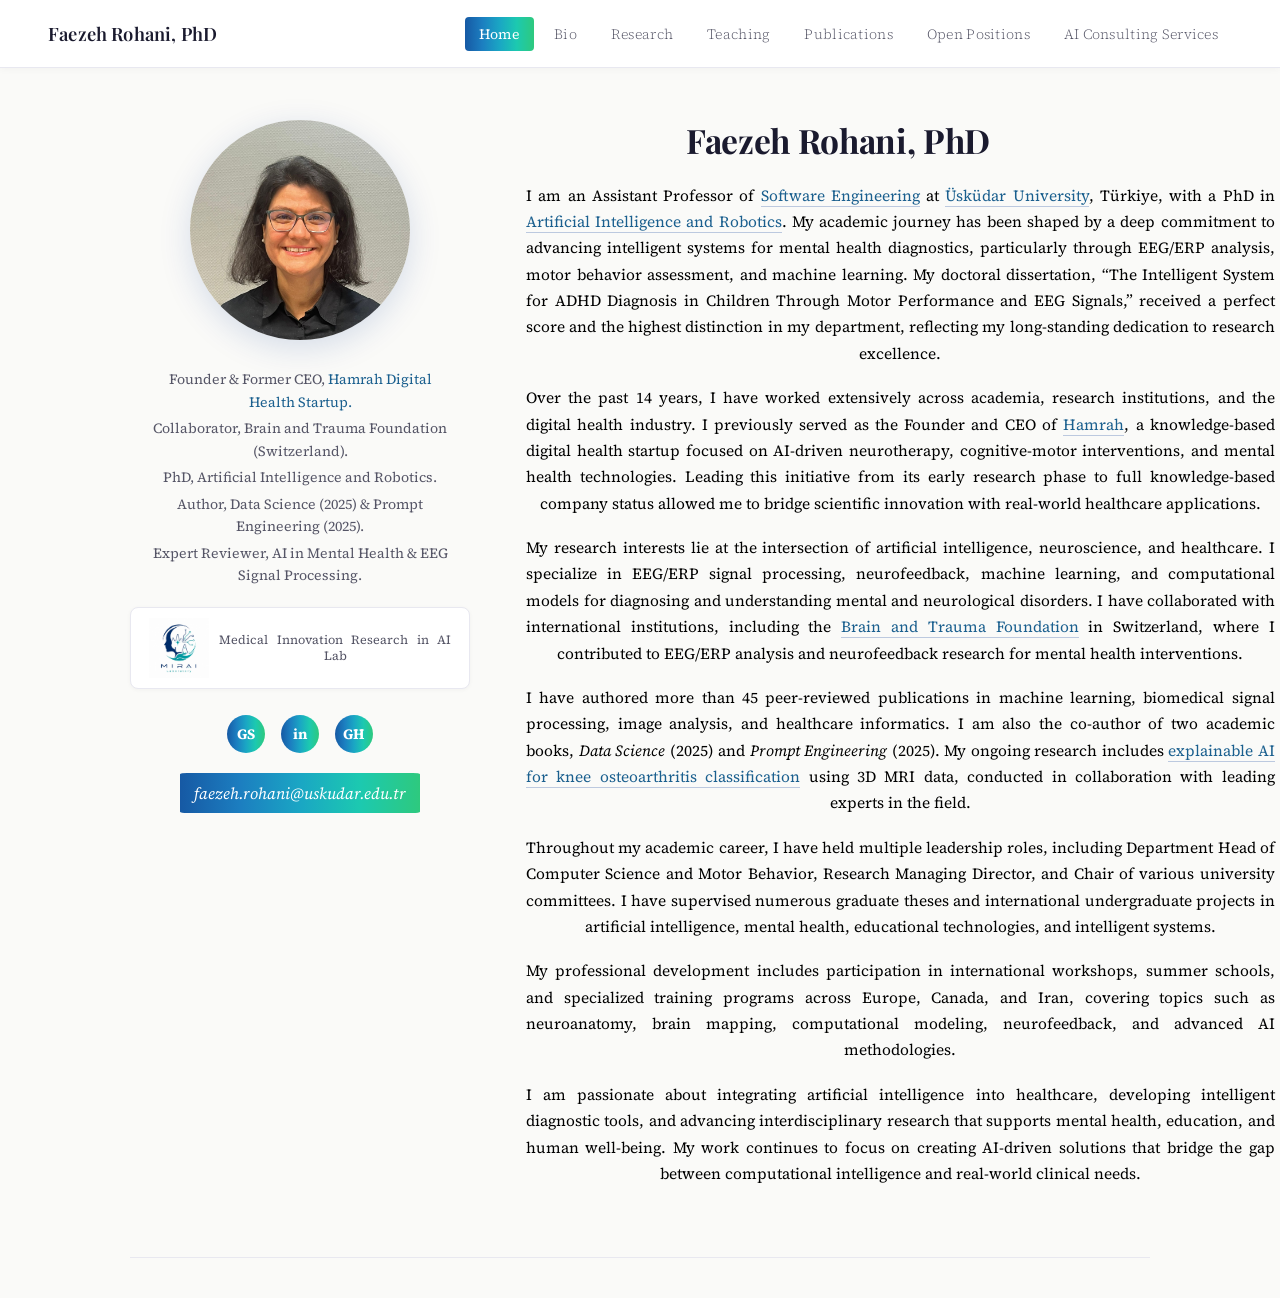
==== index.html @ e2efe27b "Add files via upload" ====
<!DOCTYPE html>
<html lang="en">
<head>
  <meta charset="UTF-8">
  <meta name="viewport" content="width=device-width, initial-scale=1.0">
  <title>Faezeh Rohani, PhD</title>

  <!-- Google Fonts -->
  <link rel="preconnect" href="https://fonts.googleapis.com">
  <link rel="preconnect" href="https://fonts.gstatic.com" crossorigin>
  <link href="https://fonts.googleapis.com/css2?family=Playfair+Display:wght@400;600;700&family=Source+Serif+4:ital,wght@0,300;0,400;0,600;1,300&display=swap" rel="stylesheet">

  <!-- Stylesheet -->
  <link rel="stylesheet" href="home.css">
</head>
<body>

  <!-- ═══════════════════════════════════════════
       NAVIGATION
  ═══════════════════════════════════════════ -->
  <nav>
    <div class="nav-name">Faezeh Rohani, PhD</div>
    <ul class="nav-links">
      <li><a href="home.html"          class="active">Home</a></li>
      <li><a href="Bio.html"                         >Bio</a></li>
      <li><a href="research.html"                    >Research</a></li>
      <li><a href="teaching.html"                    >Teaching</a></li>
      <li><a href="publication.html"                >Publications</a></li>
      <li><a href="openPosition.html"                   >Open Positions</a></li>
      <li><a href="AI.html"                  >AI Consulting Services</a></li>
    </ul>
  </nav>


  <!-- ═══════════════════════════════════════════
       PROFILE SECTION
  ═══════════════════════════════════════════ -->
  <div class="container" id="home">
    <div class="profile-grid">

      <!-- ─── Left Sidebar ─── -->
      <aside class="sidebar">

        <!-- Profile Photo -->
        <div class="profile-photo-wrap">
          <img src="images/faezeh-rohani.jpg" alt="Faezeh Rohani, PhD">
        </div>

        <!-- Roles -->
        <div class="sidebar-roles">
          <p>Founder & Former CEO, <a href="#">Hamrah Digital Health Startup.</a></p>
          <p>Collaborator, Brain and Trauma Foundation (Switzerland).</p>
          <p>PhD, Artificial Intelligence and Robotics.</p>
          <p>Author, Data Science (2025) & Prompt Engineering (2025).</p>
          <p>Expert Reviewer, AI in Mental Health & EEG Signal Processing.</p>
        </div>

        <!-- Award Badges -->
        <div class="award-badge">
          <img src="images/logo_mirai.png" width="20%" alt="image for logo_mirai">
          <span class="badge-text">Medical Innovation Research
in AI Lab</span>
        </div>

        <!-- <div class="award-badge">
          <span class="badge-logo siim">SiiM</span>
          <span class="badge-text">Imaging Informatics Innovator Award 2021 Recipient</span>
        </div>  -->

        <!-- Contact -->
        <!-- <div class="sidebar-contact">
          <p>tafti[dot]ahmad[at]pitt.edu</p>
          <p>tafti[at]ieee.org</p>
        </div> -->

        <!-- Social Icons -->
        <div class="social-icons">
          <a href="https://scholar.google.com/citations?user=1BLypHQAAAAJ&hl=en&oi=ao" title="Google Scholar">GS</a>
          <a href="https://www.linkedin.com/in/faezeh-r-17a0375a/" title="LinkedIn">in</a>
          <a href="https://github.com/Faezeh-Rohani-AI" title="GitHub">GH</a>
          
        </div>
<a href="mailto:your.email@uskudar.edu.tr" class="icon-link">
<i class="fas fa-envelope">faezeh.rohani@uskudar.edu.tr</i>
</a>

<style>
.icon-link {
    display: inline-block;
    width: 240px;      
    height: 40px;
    margin-top: 20px;
    line-height: 40px;
    background: linear-gradient(90deg, #1659a4 0%, #1c7ec0 25%, #1aa6c4 50%, #1cc9b0 75%, #2ec97e 100%);; 
    color: white;     
    border-radius: 3%; 
    text-align: center;
    text-decoration: none;
    transition:all 0.3s;

}

.icon-link:hover {
    background-color: #003366; 
}
</style>
      </aside><!-- /sidebar -->


      <!-- ─── Main Content ─── -->
      <main class="profile-content" id="bio">

        <h1 class="profile-name">Faezeh Rohani, PhD</h1>

         <p>
                    I am an Assistant Professor of <a href="#dept">Software Engineering</a> at
                    <a href="https://uskudar.edu.tr/en" target="_blank" rel="noopener">&Uuml;sk&uuml;dar University</a>,
                    T&uuml;rkiye, with a PhD in <a href="#ai-robotics">Artificial Intelligence and Robotics</a>.
                    My academic journey has been shaped by a deep commitment to advancing intelligent systems for
                    mental health diagnostics, particularly through EEG/ERP analysis, motor behavior assessment, and
                    machine learning. My doctoral dissertation, &ldquo;The Intelligent System for ADHD Diagnosis in
                    Children Through Motor Performance and EEG Signals,&rdquo; received a perfect score and the highest
                    distinction in my department, reflecting my long-standing dedication to research excellence.
                </p>

                <p>
                    Over the past 14 years, I have worked extensively across academia, research institutions, and the
                    digital health industry. I previously served as the Founder and CEO of
                    <a href="#hamrah">Hamrah</a>, a knowledge-based digital health startup focused on AI-driven
                    neurotherapy, cognitive-motor interventions, and mental health technologies. Leading this initiative
                    from its early research phase to full knowledge-based company status allowed me to bridge scientific
                    innovation with real-world healthcare applications.
                </p>

                <p>
                    My research interests lie at the intersection of artificial intelligence, neuroscience, and
                    healthcare. I specialize in EEG/ERP signal processing, neurofeedback, machine learning, and
                    computational models for diagnosing and understanding mental and neurological disorders. I have
                    collaborated with international institutions, including the
                    <a href="#brain-trauma">Brain and Trauma Foundation</a> in Switzerland, where I contributed to
                    EEG/ERP analysis and neurofeedback research for mental health interventions.
                </p>

                <p>
                    I have authored more than 45 peer-reviewed publications in machine learning, biomedical signal
                    processing, image analysis, and healthcare informatics. I am also the co-author of two academic
                    books, <em>Data Science</em> (2025) and <em>Prompt Engineering</em> (2025). My ongoing research
                    includes <a href="#xai-knee">explainable AI for knee osteoarthritis classification</a> using 3D MRI
                    data, conducted in collaboration with leading experts in the field.
                </p>

                <p>
                    Throughout my academic career, I have held multiple leadership roles, including Department Head of
                    Computer Science and Motor Behavior, Research Managing Director, and Chair of various university
                    committees. I have supervised numerous graduate theses and international undergraduate projects in
                    artificial intelligence, mental health, educational technologies, and intelligent systems.
                </p>

                <p>
                    My professional development includes participation in international workshops, summer schools, and
                    specialized training programs across Europe, Canada, and Iran, covering topics such as
                    neuroanatomy, brain mapping, computational modeling, neurofeedback, and advanced AI methodologies.
                </p>

                <p>
                    I am passionate about integrating artificial intelligence into healthcare, developing intelligent
                    diagnostic tools, and advancing interdisciplinary research that supports mental health, education,
                    and human well-being. My work continues to focus on creating AI-driven solutions that bridge the gap
                    between computational intelligence and real-world clinical needs.
                </p>

      </main><!-- /profile-content -->

    </div><!-- /profile-grid -->

    <hr class="section-divider">
  </div><!-- /container -->


  <!-- ═══════════════════════════════════════════
       NEWS SECTION
  ═══════════════════════════════════════════ -->
  <!-- <section class="news-section" id="research">

    <h2 class="section-title">News</h2> -->

    <!-- Recent News -->
    <!-- <ul class="news-list">
      <li>
        <span class="news-date">Feb. 2026:</span>
        <span class="news-text">
          Our KneeXNet-2.5D paper is out now at <a href="#">npj Health Systems</a>.
        </span>
      </li>
      <li>
        <span class="news-date">Jan. 2026:</span>
        <span class="news-text">
          I am honored to serve as a member at
          <a href="#">AMIA' Journals and Publications Committee</a>.
        </span>
      </li>
      <li>
        <span class="news-date">Jan. 2026:</span>
        <span class="news-text">
          Have two abstracts accepted at <a href="#">ISBI 2026</a>.
        </span>
      </li>
    </ul>

    Toggle Button
    <div class="news-toggle" id="toggleBtn">
      <span class="news-toggle-arrow">▶</span>
      Click here to see more news from 2022–2025!
    </div>

    Older News (hidden by default)
    <div id="old-news">
      <p class="year-heading">2022–2025</p>
      <ul class="news-list">
        <li>
          <span class="news-date">2025:</span>
          <span class="news-text">
            Additional news items from 2022–2025 would appear here.
          </span>
        </li>
      </ul>
    </div>

  <!-- </section>/news-section -->
 

  <!-- JavaScript (loaded last for performance) -->
  <script src="home.js"></script>

</body>
</html>
---- home.css ----
:root {
  --primary:linear-gradient(90deg, #1659a4 0%, #1c7ec0 25%, #1aa6c4 50%, #1cc9b0 75%, #2ec97e 100%);;
  --accent: #FFB81C;
  --text: #1a1a2e;
  --muted: #555566;
  --bg: #fafaf8;
  --card-bg: #ffffff;
  --border: #e8e8f0;
  --link: #1a5f8e;
}

/* ── Reset ── */
* { margin: 0; padding: 0; box-sizing: border-box; }

body {
  font-family: 'Source Serif 4', Georgia, serif;
  background: var(--bg);
  color: var(--text);
  font-size: 16px;
  line-height: 1.7;
}

/* ── Navigation ── */
nav {
  display: flex;
  align-items: center;
  justify-content: space-between;
  padding: 18px 48px;
  background: #fff;
  border-bottom: 1px solid var(--border);
  position: sticky;
  top: 0;
  z-index: 100;
  box-shadow: 0 1px 8px rgba(0,0,0,0.04);
}

.nav-name {
  font-family: 'Playfair Display', serif;
  font-size: 1.15rem;
  font-weight: 600;
  color: var(--text);
  letter-spacing: 0.01em;
}

.nav-links {
  display: flex;
  gap: 6px;
  list-style: none;
  align-items: center;
}

.nav-links a {
  text-decoration: none;
  color: var(--muted);
  font-size: 0.88rem;
  padding: 7px 14px;
  border-radius: 4px;
  font-family: 'Source Serif 4', serif;
  font-weight: 300;
  letter-spacing: 0.02em;
  transition: all 0.2s;
}

.nav-links a:hover    { color: var(--primary); background: #f0f4ff; }
.nav-links a.active   { background: var(--primary); color: #fff; font-weight: 400; }

/* ── Page Container ── */
.container {
  max-width: 1100px;
  margin: 0 auto;
  padding: 52px 40px 0;
}

/* ── Profile Grid ── */
.profile-grid {
  text-align: justify;
  text-align-last: center;
  display: grid;
  grid-template-columns: 340px 1fr;
  gap: 56px;
  align-items: start;
}

/* ── Sidebar ── */
.sidebar {
  display: flex;
  flex-direction: column;
  align-items: center;
  gap: 0;
  animation: fadeInLeft 0.8s ease both;
}

@keyframes fadeInLeft {
  from { opacity: 0; transform: translateX(-24px); }
  to   { opacity: 1; transform: translateX(0); }
}

.profile-photo-wrap {
  width: 220px;
  height: 220px;
  border-radius: 50%;
  overflow: hidden;
  border: 4px solid var(--primary);
  box-shadow: 0 8px 32px rgba(0,53,148,0.15);
  margin-bottom: 28px;
  transition: box-shadow 0.3s;
}

.profile-photo-wrap:hover {
  box-shadow: 0 12px 40px rgba(0,53,148,0.25);
}

.profile-photo-wrap img {
  width: 100%;
  height: 100%;
  object-fit: cover;
  object-position: center top;
}

.sidebar-roles {
  text-align: center;
  width: 90%;
}

.sidebar-roles p {
  font-size: 0.88rem;
  color: var(--muted);
  line-height: 1.6;
  margin-bottom: 4px;
}

.sidebar-roles a {
  color: var(--link);
  text-decoration: none;
  font-weight: 400;
}

.sidebar-roles a:hover { text-decoration: underline; }

/* ── Award Badges ── */
.award-badge {
  display: flex;
  align-items: center;
  gap: 10px;
  margin: 16px 0 6px;
  padding: 10px 18px;
  background: #fff;
  border: 1px solid var(--border);
  border-radius: 8px;
  width: 100%;
  box-shadow: 0 1px 4px rgba(0,0,0,0.04);
}

.award-badge .badge-logo {
  font-size: 0.78rem;
  font-weight: 700;
  letter-spacing: 0.05em;
  color: #cc0000;
}

.award-badge .badge-logo.siim { color: #005a9c; }

.award-badge .badge-text {
  font-size: 0.78rem;
  color: var(--muted);
  line-height: 1.3;
}

/* ── Sidebar Contact ── */
.sidebar-contact {
  margin-top: 24px;
  text-align: center;
}

.sidebar-contact p {
  font-size: 0.82rem;
  color: var(--muted);
  line-height: 1.8;
  font-style: italic;
}

/* ── Social Icons ── */
.social-icons {
  display: flex;
  gap: 16px;
  margin-top: 20px;
  justify-content: center;
}

.social-icons a {
  display: flex;
  align-items: center;
  justify-content: center;
  width: 38px;
  height: 38px;
  border-radius: 50%;
  background: var(--primary);
  color: #fff;
  text-decoration: none;
  font-size: 0.9rem;
  font-weight: 700;
  transition: all 0.2s;
}

.social-icons a:hover {
  
  color: white;
  transform: translateY(-2px);
}

/* ── Main Profile Content ── */
.profile-content {
  animation: fadeInRight 0.8s ease both;
  animation-delay: 0.1s;
}

@keyframes fadeInRight {
  from { opacity: 0; transform: translateX(24px); }
  to   { opacity: 1; transform: translateX(0); }
}

.profile-name {
  font-family: 'Playfair Display', serif;
  font-size: 2.1rem;
  font-weight: 700;
  color: var(--text);
  margin-bottom: 22px;
  letter-spacing: -0.01em;
  line-height: 1.2;
}

.profile-content p {
  color: #000000;
  margin-bottom: 18px;
  font-size: 0.97rem;
  font-weight: 400;
  width: 120%;
  max-width: none;
}

.profile-content a {
  color: var(--link);
  text-decoration: none;
  border-bottom: 1px solid rgba(0,53,148,0.25);
  transition: border-color 0.2s;
}

.profile-content a:hover { border-bottom-color: var(--primary); }

/* ── Consulting Box ── */
.consult-box {
  margin-top: 24px;
  padding: 18px 24px;
  background: linear-gradient(135deg, #f0f4ff 0%, #fff8e8 100%);
  border-left: 3px solid var(--primary);
  border-radius: 0 8px 8px 0;
  font-size: 0.92rem;
  color: var(--text);
}

.consult-box strong { font-weight: 600; color: var(--primary); }
.consult-box a      { color: var(--primary); font-weight: 500; }

/* ── Section Divider ── */
.section-divider {
  border: none;
  border-top: 1px solid var(--border);
  margin: 52px 0 40px;
}

/* ── News Section ── */
.news-section {
  padding: 0 40px 60px;
  max-width: 1100px;
  margin: 0 auto;
  animation: fadeUp 0.9s ease both;
  animation-delay: 0.3s;
}

@keyframes fadeUp {
  from { opacity: 0; transform: translateY(20px); }
  to   { opacity: 1; transform: translateY(0); }
}

.section-title {
  font-family: 'Playfair Display', serif;
  font-size: 1.7rem;
  font-weight: 700;
  color: var(--text);
  margin-bottom: 24px;
  padding-bottom: 10px;
  border-bottom: 2px solid var(--accent);
  display: inline-block;
}

/* ── News List ── */
.news-list {
  list-style: none;
  display: flex;
  flex-direction: column;
  gap: 14px;
}

.news-list li {
  display: flex;
  gap: 14px;
  padding: 14px 18px;
  background: #fff;
  border: 1px solid var(--border);
  border-radius: 8px;
  align-items: flex-start;
  transition: box-shadow 0.2s, transform 0.2s;
}

.news-list li:hover {
  box-shadow: 0 4px 16px rgba(0,53,148,0.08);
  transform: translateX(4px);
}

.news-date {
  font-size: 0.82rem;
  font-weight: 600;
  color: var(--primary);
  white-space: nowrap;
  padding-top: 2px;
  min-width: 80px;
  font-family: 'Playfair Display', serif;
}

.news-text {
  font-size: 0.9rem;
  color: var(--muted);
  line-height: 1.6;
  font-weight: 300;
}

.news-text a {
  color: var(--link);
  text-decoration: none;
  border-bottom: 1px solid rgba(0,53,148,0.25);
}

.news-text a:hover { border-bottom-color: var(--primary); }

/* ── News Toggle Button ── */
.news-toggle {
  margin-top: 22px;
  display: flex;
  align-items: center;
  gap: 10px;
  cursor: pointer;
  font-size: 0.88rem;
  color: var(--muted);
  font-weight: 400;
  user-select: none;
  transition: color 0.2s;
}

.news-toggle:hover { color: var(--primary); }

.news-toggle-arrow {
  font-size: 0.75rem;
  transition: transform 0.3s;
}

.news-toggle.open .news-toggle-arrow { transform: rotate(90deg); }

/* ── Year Heading ── */
.year-heading {
  font-family: 'Playfair Display', serif;
  font-size: 2rem;
  font-weight: 700;
  color: var(--border);
  margin: 28px 0 18px;
  letter-spacing: -0.02em;
}

/* ── Old News Panel ── */
#old-news          { display: none; }
#old-news.visible  { display: block; }

/* ── Footer ── */
footer {
  background: var(--primary);
  color: rgba(255,255,255,0.7);
  text-align: center;
  padding: 24px;
  font-size: 0.8rem;
  margin-top: 40px;
}
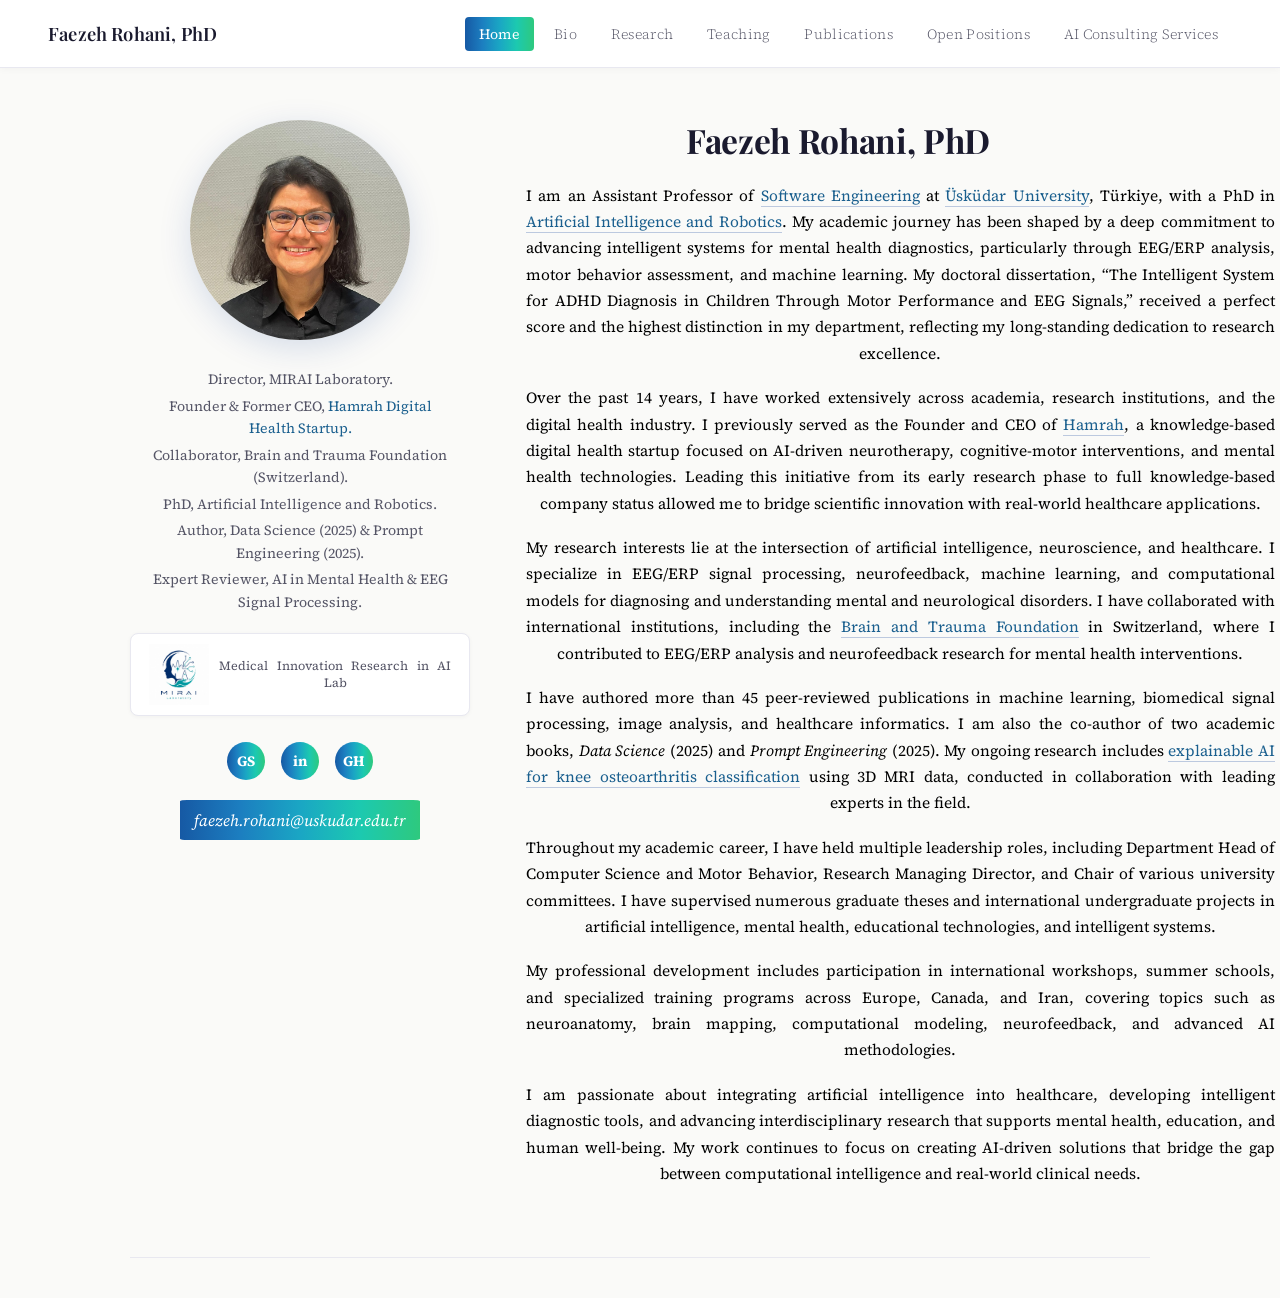
==== commit a87c7f4a: "Add role of Director, MIRAI Laboratory" ====
--- a/index.html
+++ b/index.html
@@ -48,6 +48,7 @@
 
         <!-- Roles -->
         <div class="sidebar-roles">
+           <p>Director, MIRAI Laboratory.</a></p>
           <p>Founder & Former CEO, <a href="#">Hamrah Digital Health Startup.</a></p>
           <p>Collaborator, Brain and Trauma Foundation (Switzerland).</p>
           <p>PhD, Artificial Intelligence and Robotics.</p>
